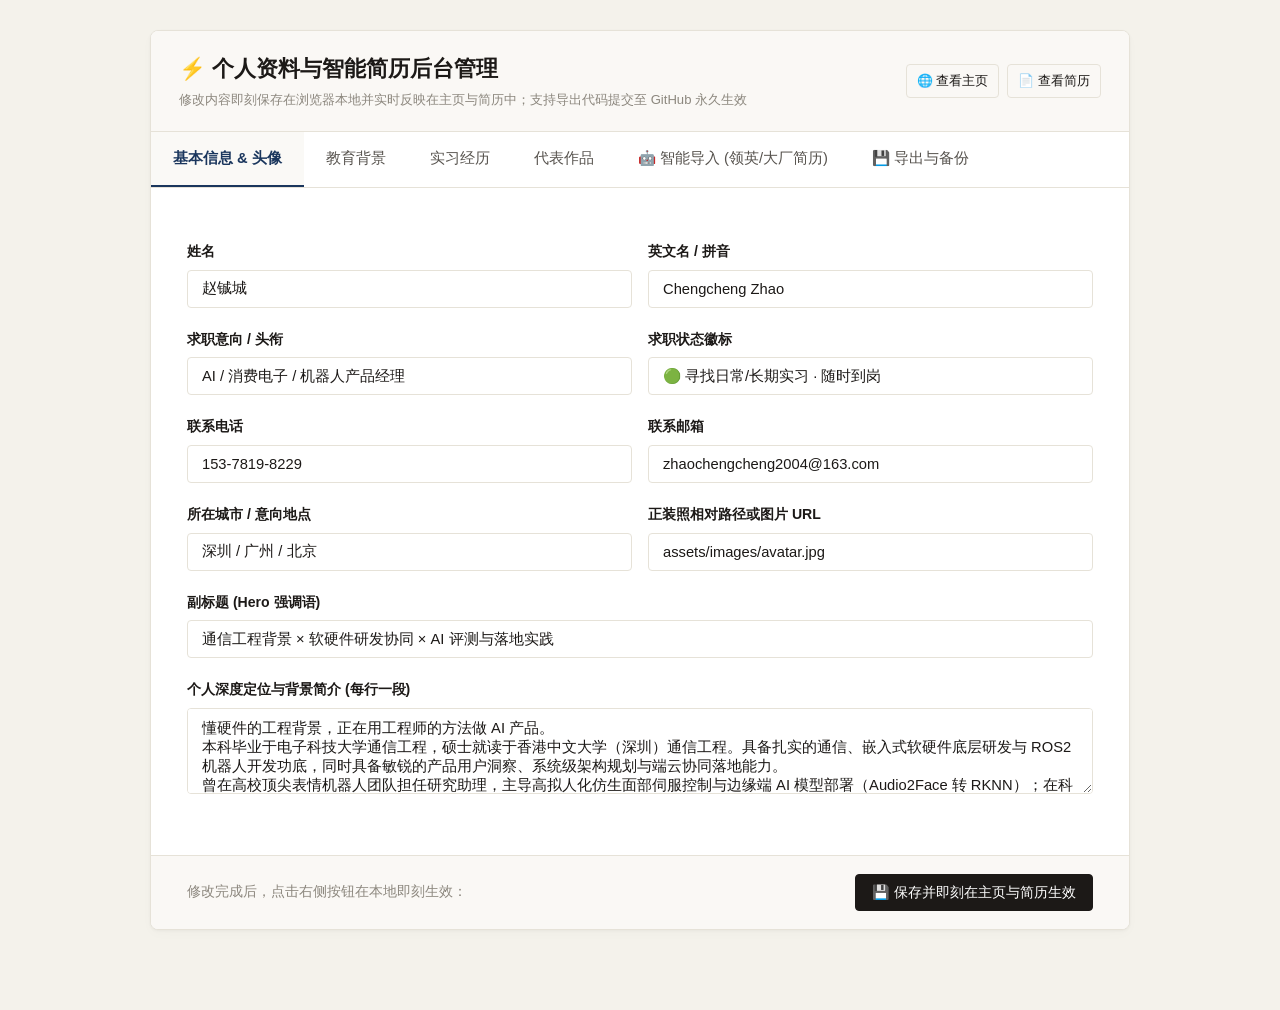
==== admin.html @ 4f0aff08 "feat: initial commit for personal portfolio and intelligent resume system" ====
<!DOCTYPE html>
<html lang="zh-CN">
<head>
  <meta charset="UTF-8">
  <meta name="viewport" content="width=device-width, initial-scale=1.0">
  <title>后台管理与简历智能导入中心 - 赵铖城</title>
  <link rel="stylesheet" href="css/style.css">
  
  <style>
    body {
      background-color: var(--bg-subtle);
      padding: 30px 0 80px;
    }

    .admin-container {
      max-width: 980px;
      margin: 0 auto;
      background: var(--bg-card);
      border: 1px solid var(--border-color);
      border-radius: var(--radius-md);
      box-shadow: var(--shadow-subtle);
      overflow: hidden;
    }

    .admin-topbar {
      padding: 20px 28px;
      border-bottom: 1px solid var(--border-color);
      display: flex;
      justify-content: space-between;
      align-items: center;
      background: #FAF8F5;
    }

    .admin-title {
      font-size: 1.35rem;
      font-weight: 700;
      color: var(--text-primary);
    }

    .admin-tabs {
      display: flex;
      border-bottom: 1px solid var(--border-color);
      background: #FFFFFF;
      overflow-x: auto;
    }

    .admin-tab {
      padding: 14px 22px;
      font-size: 0.92rem;
      font-weight: 500;
      color: var(--text-secondary);
      cursor: pointer;
      border-bottom: 2px solid transparent;
      white-space: nowrap;
      transition: all 0.15s ease;
    }

    .admin-tab:hover {
      color: var(--text-primary);
    }

    .admin-tab.active {
      color: var(--accent-color);
      border-bottom-color: var(--accent-color);
      font-weight: 600;
      background: #FAF9F6;
    }

    .admin-panel {
      padding: 32px 36px;
      display: none;
    }

    .admin-panel.active {
      display: block;
    }

    /* 表单控件 */
    .form-group {
      margin-bottom: 20px;
    }

    .form-label {
      display: block;
      font-size: 0.88rem;
      font-weight: 600;
      margin-bottom: 6px;
      color: var(--text-primary);
    }

    .form-hint {
      font-size: 0.78rem;
      color: var(--text-muted);
      margin-top: 4px;
    }

    .form-input, .form-textarea, .form-select {
      width: 100%;
      padding: 10px 14px;
      font-size: 0.92rem;
      border: 1px solid var(--border-color);
      border-radius: var(--radius-sm);
      background: #FFFFFF;
      color: var(--text-primary);
      transition: border-color 0.15s ease;
      font-family: inherit;
    }

    .form-input:focus, .form-textarea:focus {
      outline: none;
      border-color: var(--border-focus);
    }

    .form-row {
      display: grid;
      grid-template-columns: repeat(2, 1fr);
      gap: 16px;
    }

    /* 卡片条目列表 */
    .entry-card {
      background: #FAF9F6;
      border: 1px solid var(--border-color);
      border-radius: var(--radius-sm);
      padding: 18px 20px;
      margin-bottom: 16px;
      position: relative;
    }

    .entry-delete-btn {
      position: absolute;
      top: 14px;
      right: 14px;
      background: #FEE2E2;
      color: #991B1B;
      border: none;
      padding: 3px 8px;
      border-radius: var(--radius-sm);
      cursor: pointer;
      font-size: 0.75rem;
    }

    /* 浮动操作条 */
    .admin-action-bar {
      padding: 18px 36px;
      background: #FAF8F5;
      border-top: 1px solid var(--border-color);
      display: flex;
      justify-content: space-between;
      align-items: center;
    }

    .alert-banner {
      padding: 12px 18px;
      border-radius: var(--radius-sm);
      font-size: 0.88rem;
      margin-bottom: 20px;
      display: none;
    }
    .alert-banner.success {
      background: var(--success-bg);
      color: var(--success-color);
      display: block;
    }
  </style>
</head>
<body>

  <div class="admin-container">
    
    <!-- 顶栏 -->
    <div class="admin-topbar">
      <div>
        <div class="admin-title">⚡ 个人资料与智能简历后台管理</div>
        <div style="font-size: 0.82rem; color: var(--text-muted); margin-top: 2px;">
          修改内容即刻保存在浏览器本地并实时反映在主页与简历中；支持导出代码提交至 GitHub 永久生效
        </div>
      </div>
      <div style="display: flex; gap: 8px;">
        <a href="index.html" class="btn btn-outline btn-sm">🌐 查看主页</a>
        <a href="resume.html" class="btn btn-outline btn-sm">📄 查看简历</a>
      </div>
    </div>

    <!-- 标签导航 -->
    <div class="admin-tabs">
      <div class="admin-tab active" data-target="tab-profile">基本信息 & 头像</div>
      <div class="admin-tab" data-target="tab-education">教育背景</div>
      <div class="admin-tab" data-target="tab-experience">实习经历</div>
      <div class="admin-tab" data-target="tab-projects">代表作品</div>
      <div class="admin-tab" data-target="tab-import">🤖 智能导入 (领英/大厂简历)</div>
      <div class="admin-tab" data-target="tab-export">💾 导出与备份</div>
    </div>

    <!-- 提示栏 -->
    <div style="padding: 0 36px; margin-top: 20px;">
      <div id="status-alert" class="alert-banner"></div>
    </div>

    <!-- 面板 1: 基本资料 -->
    <div class="admin-panel active" id="tab-profile">
      <div class="form-row">
        <div class="form-group">
          <label class="form-label">姓名</label>
          <input type="text" id="prof-name" class="form-input">
        </div>
        <div class="form-group">
          <label class="form-label">英文名 / 拼音</label>
          <input type="text" id="prof-name-en" class="form-input">
        </div>
      </div>

      <div class="form-row">
        <div class="form-group">
          <label class="form-label">求职意向 / 头衔</label>
          <input type="text" id="prof-title" class="form-input">
        </div>
        <div class="form-group">
          <label class="form-label">求职状态徽标</label>
          <input type="text" id="prof-status" class="form-input">
        </div>
      </div>

      <div class="form-row">
        <div class="form-group">
          <label class="form-label">联系电话</label>
          <input type="text" id="prof-phone" class="form-input">
        </div>
        <div class="form-group">
          <label class="form-label">联系邮箱</label>
          <input type="text" id="prof-email" class="form-input">
        </div>
      </div>

      <div class="form-row">
        <div class="form-group">
          <label class="form-label">所在城市 / 意向地点</label>
          <input type="text" id="prof-location" class="form-input">
        </div>
        <div class="form-group">
          <label class="form-label">正装照相对路径或图片 URL</label>
          <input type="text" id="prof-avatar" class="form-input">
        </div>
      </div>

      <div class="form-group">
        <label class="form-label">副标题 (Hero 强调语)</label>
        <input type="text" id="prof-subtitle" class="form-input">
      </div>

      <div class="form-group">
        <label class="form-label">个人深度定位与背景简介 (每行一段)</label>
        <textarea id="prof-bio" class="form-textarea" rows="4"></textarea>
      </div>
    </div>

    <!-- 面板 2: 教育经历 -->
    <div class="admin-panel" id="tab-education">
      <div style="display: flex; justify-content: space-between; align-items: center; margin-bottom: 16px;">
        <span style="font-size: 0.95rem; font-weight: 600;">教育经历列表</span>
        <button id="add-edu-btn" class="btn btn-outline btn-sm">+ 新增教育经历</button>
      </div>
      <div id="edu-entries-list">
        <!-- 动态生成 -->
      </div>
    </div>

    <!-- 面板 3: 实习与工作经历 -->
    <div class="admin-panel" id="tab-experience">
      <div style="display: flex; justify-content: space-between; align-items: center; margin-bottom: 16px;">
        <span style="font-size: 0.95rem; font-weight: 600;">实习经历列表</span>
        <button id="add-exp-btn" class="btn btn-outline btn-sm">+ 新增实习经历</button>
      </div>
      <div id="exp-entries-list">
        <!-- 动态生成 -->
      </div>
    </div>

    <!-- 面板 4: 代表作品 -->
    <div class="admin-panel" id="tab-projects">
      <div style="display: flex; justify-content: space-between; align-items: center; margin-bottom: 16px;">
        <span style="font-size: 0.95rem; font-weight: 600;">项目与代表作品列表</span>
        <button id="add-proj-btn" class="btn btn-outline btn-sm">+ 新增作品</button>
      </div>
      <div id="proj-entries-list">
        <!-- 动态生成 -->
      </div>
    </div>

    <!-- 面板 5: 智能导入 (互通领英/大厂) -->
    <div class="admin-panel" id="tab-import">
      <div style="margin-bottom: 20px;">
        <h3 style="font-size: 1.15rem; margin-bottom: 6px;">🤖 领英 / 大厂招聘平台资料智能导入</h3>
        <p style="font-size: 0.88rem; color: var(--text-secondary);">
          直接将您在 <strong>LinkedIn (领英)</strong> 导出的简历文本、<strong>BOSS直聘/猎聘</strong>或腾讯、阿里等<strong>大厂校招系统</strong>中填写的纯文本简历粘贴在下方，点击“智能解析”，系统将自动抽取姓名、电话、邮箱、毕业院校与实习项目，填充至对应栏目！
        </p>
      </div>

      <div class="form-group">
        <label class="form-label">粘贴外部简历纯文本 / 导出的 JSON：</label>
        <textarea id="import-raw-text" class="form-textarea" rows="10" placeholder="例如：&#10;赵铖城&#10;电话：15378198229 邮箱：zhaochengcheng2004@163.com&#10;2026.09 - 2028.06 香港中文大学（深圳）通信工程 硕士&#10;2022.08 - 2026.06 电子科技大学 通信工程 本科&#10;2026.04 - 2026.09 香港中文大学（深圳）表情机器人团队 研究助理..."></textarea>
      </div>

      <div style="display: flex; gap: 12px;">
        <button id="smart-parse-btn" class="btn btn-primary">⚡ 开始智能解析并填充</button>
        <button id="clear-import-btn" class="btn btn-outline">清空输入</button>
      </div>

      <div id="import-result-box" style="margin-top: 20px; font-size: 0.88rem;"></div>
    </div>

    <!-- 面板 6: 导出与代码生成 -->
    <div class="admin-panel" id="tab-export">
      <h3 style="font-size: 1.15rem; margin-bottom: 8px;">💾 数据备份与发布至线上</h3>
      <p style="font-size: 0.88rem; color: var(--text-secondary); margin-bottom: 16px;">
        在本地修改保存后，您可直接下载 JSON 备份，或点击“复制 site-data.js 完整代码”，将其覆盖本地文件并 <code>git push</code>，即可让所有访客永久看到您的最新修改！
      </p>

      <div style="display: flex; gap: 12px; margin-bottom: 24px;">
        <button id="download-json-btn" class="btn btn-outline">📥 下载 site-data.json 备份</button>
        <button id="copy-js-btn" class="btn btn-primary">📋 复制 site-data.js 代码</button>
        <button id="reset-default-btn" class="btn btn-outline" style="color: #991B1B; border-color: #FCA5A5;">⚠️ 恢复初始数据</button>
      </div>

      <div class="form-group">
        <label class="form-label">当前生成的数据代码预览 (可直接全选覆盖 js/site-data.js)：</label>
        <textarea id="code-preview" class="form-textarea" rows="12" readonly style="font-family: var(--font-mono); font-size: 0.8rem; background: #FAF9F6;"></textarea>
      </div>
    </div>

    <!-- 底部保存条 -->
    <div class="admin-action-bar">
      <span style="font-size: 0.85rem; color: var(--text-muted);">
        修改完成后，点击右侧按钮在本地即刻生效：
      </span>
      <div style="display: flex; gap: 10px;">
        <button id="save-all-btn" class="btn btn-primary">💾 保存并即刻在主页与简历生效</button>
      </div>
    </div>

  </div>

  <script src="js/site-data.js"></script>
  <script src="js/data-manager.js"></script>
  <script src="js/admin.js"></script>
</body>
</html>
---- css/style.css ----
/* ==========================================================================
   极简浅色杂志/文档风核心样式 (Editorial Clean Style)
   视觉目标：温润纸感米白背景、高对比度排版、精致边框与细致微动效
   ========================================================================== */

:root {
  --bg-primary: #FAF9F6;       /* 柔和纸张背景色 */
  --bg-card: #FFFFFF;          /* 纯白卡片 */
  --bg-subtle: #F4F2EB;        /* 次级区域底色 */
  --border-color: #E6E2D8;     /* 极简细边框 */
  --border-focus: #1A1A1A;     /* 聚焦高亮边框 */
  
  --text-primary: #1C1917;     /* 主文字：深石墨灰，柔和不刺眼 */
  --text-secondary: #57534E;   /* 次级正文 */
  --text-muted: #8C877E;       /* 辅助提示、时间戳、标注 */
  
  --accent-color: #1A365D;     /* 经典牛津蓝强调色 */
  --accent-soft: #EBF2F9;      /* 强调色浅浅底色 */
  --success-color: #166534;    /* 在岗/求职状态绿 */
  --success-bg: #DCFCE7;
  
  --font-serif: "Newsreader", "Georgia", "Songti SC", "SimSun", serif;
  --font-sans: -apple-system, BlinkMacSystemFont, "Segoe UI", "PingFang SC", "Hiragino Sans GB", "Microsoft YaHei", sans-serif;
  --font-mono: "SF Mono", Menlo, Consolas, "JetBrains Mono", monospace;
  
  --max-width: 1080px;
  --header-height: 64px;
  --radius-sm: 4px;
  --radius-md: 8px;
  --radius-lg: 12px;
  --shadow-subtle: 0 1px 3px rgba(0, 0, 0, 0.04), 0 4px 12px rgba(0, 0, 0, 0.02);
  --shadow-hover: 0 6px 20px rgba(0, 0, 0, 0.06);
}

/* 基础重置 */
*, *::before, *::after {
  box-sizing: border-box;
  margin: 0;
  padding: 0;
}

html {
  scroll-behavior: smooth;
  font-size: 16px;
  background-color: var(--bg-primary);
  color: var(--text-primary);
}

body {
  font-family: var(--font-sans);
  line-height: 1.68;
  -webkit-font-smoothing: antialiased;
  -moz-osx-font-smoothing: grayscale;
  background-color: var(--bg-primary);
  color: var(--text-primary);
  overflow-x: hidden;
}

/* 排版基础 */
h1, h2, h3, h4 {
  color: var(--text-primary);
  font-weight: 600;
  line-height: 1.25;
}

.serif-heading {
  font-family: var(--font-serif);
  letter-spacing: -0.02em;
}

p {
  color: var(--text-secondary);
  font-size: 1rem;
}

a {
  color: var(--accent-color);
  text-decoration: none;
  transition: color 0.15s ease;
}

a:hover {
  text-decoration: underline;
}

/* 容器通用 */
.container {
  width: 100%;
  max-width: var(--max-width);
  margin: 0 auto;
  padding: 0 24px;
}

/* ==========================================================================
   Header 导航栏
   ========================================================================== */
.site-header {
  position: sticky;
  top: 0;
  z-index: 100;
  background-color: rgba(250, 249, 246, 0.88);
  backdrop-filter: blur(12px);
  -webkit-backdrop-filter: blur(12px);
  border-bottom: 1px solid var(--border-color);
  height: var(--header-height);
  display: flex;
  align-items: center;
}

.header-inner {
  display: flex;
  justify-content: space-between;
  align-items: center;
}

.brand-area {
  display: flex;
  align-items: center;
  gap: 12px;
}

.brand-name {
  font-size: 1.15rem;
  font-weight: 700;
  color: var(--text-primary);
  letter-spacing: -0.01em;
}

.brand-badge {
  font-size: 0.75rem;
  padding: 3px 8px;
  background-color: var(--success-bg);
  color: var(--success-color);
  border-radius: 999px;
  font-weight: 500;
  display: inline-flex;
  align-items: center;
  gap: 4px;
}

.nav-links {
  display: flex;
  align-items: center;
  gap: 20px;
  list-style: none;
}

.nav-link {
  font-size: 0.92rem;
  color: var(--text-secondary);
  font-weight: 500;
  transition: color 0.2s ease;
}

.nav-link:hover {
  color: var(--text-primary);
  text-decoration: none;
}

.header-actions {
  display: flex;
  align-items: center;
  gap: 10px;
}

/* 按钮通用 */
.btn {
  display: inline-flex;
  align-items: center;
  justify-content: center;
  gap: 6px;
  padding: 8px 16px;
  font-size: 0.88rem;
  font-weight: 500;
  border-radius: var(--radius-sm);
  border: 1px solid transparent;
  cursor: pointer;
  transition: all 0.2s cubic-bezier(0.16, 1, 0.3, 1);
  text-decoration: none;
}

.btn-primary {
  background-color: var(--text-primary);
  color: #FFFFFF !important;
  border-color: var(--text-primary);
}

.btn-primary:hover {
  background-color: #333;
  text-decoration: none;
  transform: translateY(-1px);
}

.btn-outline {
  background-color: transparent;
  color: var(--text-primary);
  border-color: var(--border-color);
}

.btn-outline:hover {
  background-color: var(--bg-card);
  border-color: var(--text-primary);
  text-decoration: none;
}

.btn-sm {
  padding: 5px 10px;
  font-size: 0.8rem;
}

/* ==========================================================================
   Hero 首屏区域（杂志大版面）
   ========================================================================== */
.hero-section {
  padding: 56px 0 40px;
  border-bottom: 1px solid var(--border-color);
}

.hero-grid {
  display: grid;
  grid-template-columns: 1fr 280px;
  gap: 48px;
  align-items: start;
}

.hero-content {
  display: flex;
  flex-direction: column;
  gap: 16px;
}

.hero-tag {
  font-size: 0.85rem;
  text-transform: uppercase;
  letter-spacing: 0.08em;
  color: var(--accent-color);
  font-weight: 600;
}

.hero-title {
  font-size: 2.6rem;
  line-height: 1.18;
  color: var(--text-primary);
}

.hero-subtitle {
  font-size: 1.25rem;
  color: var(--text-secondary);
  font-weight: 400;
  border-left: 3px solid var(--accent-color);
  padding-left: 14px;
  margin: 6px 0 12px;
}

.hero-bio {
  display: flex;
  flex-direction: column;
  gap: 10px;
  font-size: 0.98rem;
  color: var(--text-secondary);
}

.hero-meta {
  display: flex;
  flex-wrap: wrap;
  gap: 18px;
  padding-top: 12px;
  font-size: 0.88rem;
  color: var(--text-secondary);
}

.meta-item {
  display: inline-flex;
  align-items: center;
  gap: 6px;
}

.hero-avatar-wrapper {
  position: relative;
  background: var(--bg-card);
  padding: 8px;
  border: 1px solid var(--border-color);
  border-radius: var(--radius-md);
  box-shadow: var(--shadow-subtle);
}

.hero-avatar {
  width: 100%;
  aspect-ratio: 3 / 4;
  object-fit: cover;
  border-radius: var(--radius-sm);
  display: block;
}

.avatar-caption {
  margin-top: 8px;
  font-size: 0.78rem;
  color: var(--text-muted);
  text-align: center;
  font-style: italic;
}

/* 核心指标微数据条 */
.highlights-bar {
  display: grid;
  grid-template-columns: repeat(4, 1fr);
  gap: 16px;
  margin-top: 36px;
  padding: 18px 24px;
  background: var(--bg-card);
  border: 1px solid var(--border-color);
  border-radius: var(--radius-md);
  box-shadow: var(--shadow-subtle);
}

.highlight-item {
  display: flex;
  flex-direction: column;
  gap: 4px;
}

.highlight-label {
  font-size: 0.78rem;
  color: var(--text-muted);
  text-transform: uppercase;
  letter-spacing: 0.05em;
}

.highlight-value {
  font-size: 1.05rem;
  font-weight: 600;
  color: var(--text-primary);
}

/* ==========================================================================
   Section 结构规范
   ========================================================================== */
.section {
  padding: 64px 0;
  border-bottom: 1px solid var(--border-color);
}

.section-header {
  margin-bottom: 36px;
  display: flex;
  justify-content: space-between;
  align-items: flex-end;
}

.section-num {
  font-family: var(--font-mono);
  font-size: 0.8rem;
  color: var(--text-muted);
  margin-bottom: 4px;
}

.section-title {
  font-size: 1.85rem;
  letter-spacing: -0.01em;
}

.section-desc {
  font-size: 0.95rem;
  color: var(--text-muted);
  margin-top: 4px;
}

/* ==========================================================================
   经历模块 (Experience & Education)
   ========================================================================== */
.timeline-list {
  display: flex;
  flex-direction: column;
  gap: 28px;
}

.timeline-card {
  background: var(--bg-card);
  border: 1px solid var(--border-color);
  border-radius: var(--radius-md);
  padding: 24px 28px;
  transition: all 0.2s ease;
  box-shadow: var(--shadow-subtle);
}

.timeline-card:hover {
  border-color: #C8C3B8;
  box-shadow: var(--shadow-hover);
}

.card-header-row {
  display: flex;
  justify-content: space-between;
  align-items: flex-start;
  margin-bottom: 12px;
}

.role-title {
  font-size: 1.25rem;
  font-weight: 600;
  color: var(--text-primary);
}

.company-name {
  font-size: 1rem;
  font-weight: 500;
  color: var(--accent-color);
  margin-top: 2px;
}

.period-badge {
  font-family: var(--font-mono);
  font-size: 0.82rem;
  color: var(--text-muted);
  background: var(--bg-subtle);
  padding: 4px 10px;
  border-radius: var(--radius-sm);
  white-space: nowrap;
}

.tag-badge {
  font-size: 0.78rem;
  padding: 2px 8px;
  background-color: var(--accent-soft);
  color: var(--accent-color);
  border-radius: var(--radius-sm);
  display: inline-block;
  margin-bottom: 12px;
}

.card-summary {
  font-size: 0.95rem;
  color: var(--text-secondary);
  margin-bottom: 14px;
  line-height: 1.6;
}

.bullet-points {
  list-style: none;
  display: flex;
  flex-direction: column;
  gap: 8px;
}

.bullet-points li {
  position: relative;
  padding-left: 18px;
  font-size: 0.92rem;
  color: var(--text-secondary);
  line-height: 1.62;
}

.bullet-points li::before {
  content: "•";
  position: absolute;
  left: 4px;
  color: var(--accent-color);
  font-size: 1.1rem;
  top: -1px;
}

/* ==========================================================================
   作品集模块 (Projects & Portfolio)
   ========================================================================== */
.filter-tabs {
  display: flex;
  gap: 8px;
  margin-bottom: 24px;
}

.tab-btn {
  background: transparent;
  border: 1px solid var(--border-color);
  padding: 6px 14px;
  font-size: 0.85rem;
  border-radius: var(--radius-sm);
  cursor: pointer;
  color: var(--text-secondary);
  transition: all 0.15s ease;
}

.tab-btn:hover {
  background: var(--bg-card);
  color: var(--text-primary);
}

.tab-btn.active {
  background: var(--text-primary);
  border-color: var(--text-primary);
  color: #FFFFFF;
}

.project-grid {
  display: grid;
  grid-template-columns: repeat(auto-fit, minmax(320px, 1fr));
  gap: 24px;
}

.project-card {
  background: var(--bg-card);
  border: 1px solid var(--border-color);
  border-radius: var(--radius-md);
  padding: 24px;
  display: flex;
  flex-direction: column;
  justify-content: space-between;
  cursor: pointer;
  transition: all 0.2s cubic-bezier(0.16, 1, 0.3, 1);
  box-shadow: var(--shadow-subtle);
}

.project-card:hover {
  transform: translateY(-2px);
  border-color: var(--text-primary);
  box-shadow: var(--shadow-hover);
}

.project-card-header {
  margin-bottom: 12px;
}

.project-title {
  font-size: 1.2rem;
  font-weight: 600;
  margin-bottom: 4px;
}

.project-subtitle {
  font-size: 0.88rem;
  color: var(--text-muted);
  margin-bottom: 12px;
  line-height: 1.45;
}

.project-body {
  font-size: 0.9rem;
  color: var(--text-secondary);
  margin-bottom: 16px;
  line-height: 1.6;
}

.project-tags {
  display: flex;
  flex-wrap: wrap;
  gap: 6px;
  margin-bottom: 14px;
}

.project-tag {
  font-family: var(--font-mono);
  font-size: 0.72rem;
  background: var(--bg-subtle);
  color: var(--text-secondary);
  padding: 2px 7px;
  border-radius: var(--radius-sm);
}

.project-footer {
  display: flex;
  justify-content: space-between;
  align-items: center;
  border-top: 1px solid var(--border-color);
  padding-top: 12px;
  font-size: 0.82rem;
}

.detail-link {
  font-weight: 600;
  color: var(--accent-color);
  display: inline-flex;
  align-items: center;
  gap: 4px;
}

/* ==========================================================================
   技能能力模块
   ========================================================================== */
.skills-grid {
  display: grid;
  grid-template-columns: repeat(2, 1fr);
  gap: 24px;
}

.skill-category-card {
  background: var(--bg-card);
  border: 1px solid var(--border-color);
  border-radius: var(--radius-md);
  padding: 22px;
  box-shadow: var(--shadow-subtle);
}

.skill-cat-title {
  font-size: 1.05rem;
  font-weight: 600;
  margin-bottom: 16px;
  border-bottom: 1px dashed var(--border-color);
  padding-bottom: 8px;
  color: var(--accent-color);
}

.skill-list {
  display: flex;
  flex-direction: column;
  gap: 10px;
}

.skill-row {
  display: flex;
  justify-content: space-between;
  align-items: center;
  font-size: 0.9rem;
}

.skill-name {
  color: var(--text-secondary);
}

.skill-level-badge {
  font-size: 0.75rem;
  background: var(--bg-subtle);
  color: var(--text-muted);
  padding: 2px 6px;
  border-radius: var(--radius-sm);
}

/* ==========================================================================
   模态框 (Modal / Detail Dialog)
   ========================================================================== */
.modal-overlay {
  position: fixed;
  top: 0;
  left: 0;
  width: 100vw;
  height: 100vh;
  background: rgba(28, 25, 23, 0.45);
  backdrop-filter: blur(4px);
  z-index: 999;
  display: none;
  align-items: center;
  justify-content: center;
  padding: 20px;
}

.modal-overlay.active {
  display: flex;
}

.modal-container {
  background: var(--bg-card);
  width: 100%;
  max-width: 680px;
  max-height: 85vh;
  overflow-y: auto;
  border-radius: var(--radius-lg);
  border: 1px solid var(--border-color);
  box-shadow: 0 20px 40px rgba(0, 0, 0, 0.15);
  padding: 32px;
  position: relative;
}

.modal-close-btn {
  position: absolute;
  top: 20px;
  right: 20px;
  background: transparent;
  border: none;
  font-size: 1.4rem;
  cursor: pointer;
  color: var(--text-muted);
  line-height: 1;
}

.modal-close-btn:hover {
  color: var(--text-primary);
}

/* ==========================================================================
   页脚 (Footer)
   ========================================================================== */
.site-footer {
  padding: 48px 0;
  text-align: center;
  font-size: 0.88rem;
  color: var(--text-muted);
  border-top: 1px solid var(--border-color);
  background: var(--bg-subtle);
}

.footer-links {
  display: flex;
  justify-content: center;
  gap: 20px;
  margin-bottom: 16px;
}

/* 响应式调整 */
@media (max-width: 768px) {
  .hero-grid {
    grid-template-columns: 1fr;
    gap: 32px;
  }
  
  .hero-avatar-wrapper {
    max-width: 220px;
    margin: 0 auto;
  }

  .highlights-bar {
    grid-template-columns: repeat(2, 1fr);
  }

  .skills-grid {
    grid-template-columns: 1fr;
  }

  .nav-links {
    display: none; /* 移动端精简头部 */
  }
  
  .hero-title {
    font-size: 2.1rem;
  }
}
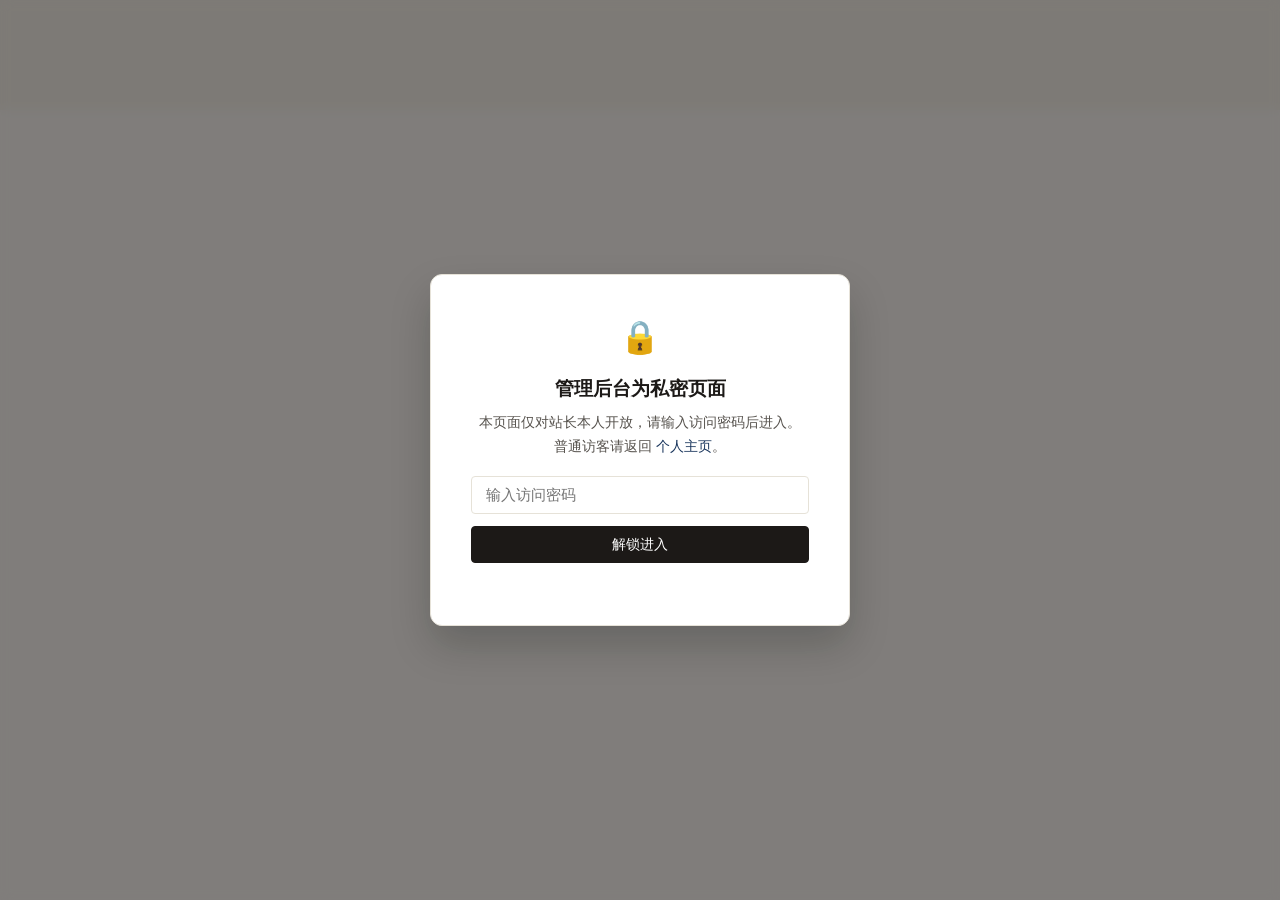
==== commit 07ed5fd5: "feat: password-gated private admin panel, remove public admin entries, storage v2 with logo field me" ====
--- a/admin.html
+++ b/admin.html
@@ -166,6 +166,21 @@
 </head>
 <body>
 
+  <!-- 访问密码门：后台仅对站主本人开放 -->
+  <div id="admin-lock-screen" style="display:none; position:fixed; inset:0; background:rgba(28,25,23,0.55); backdrop-filter:blur(6px); z-index:1000; align-items:center; justify-content:center;">
+    <div style="background:#FFFFFF; border:1px solid var(--border-color); border-radius:12px; padding:36px 40px; max-width:420px; width:calc(100% - 40px); box-shadow:0 20px 40px rgba(0,0,0,0.2); text-align:center;">
+      <div style="font-size:2rem; margin-bottom:8px;">🔒</div>
+      <div style="font-size:1.2rem; font-weight:700; margin-bottom:6px;">管理后台为私密页面</div>
+      <p style="font-size:0.88rem; color:var(--text-secondary); margin-bottom:18px;">
+        本页面仅对站长本人开放，请输入访问密码后进入。<br>
+        普通访客请返回 <a href="index.html">个人主页</a>。
+      </p>
+      <input type="password" id="admin-pass-input" class="form-input" placeholder="输入访问密码" autocomplete="current-password">
+      <button id="admin-unlock-btn" class="btn btn-primary" style="width:100%; margin-top:12px;">解锁进入</button>
+      <div id="admin-lock-msg" style="margin-top:10px; font-size:0.82rem; color:#DC2626; min-height:1.2em;"></div>
+    </div>
+  </div>
+
   <div class="admin-container">
     
     <!-- 顶栏 -->
@@ -177,6 +192,7 @@
         </div>
       </div>
       <div style="display: flex; gap: 8px;">
+        <button id="lock-admin-btn" class="btn btn-outline btn-sm" title="退出解锁状态">🔒 锁定后台</button>
         <a href="index.html" class="btn btn-outline btn-sm">🌐 查看主页</a>
         <a href="resume.html" class="btn btn-outline btn-sm">📄 查看简历</a>
       </div>
@@ -322,6 +338,16 @@
         <button id="reset-default-btn" class="btn btn-outline" style="color: #991B1B; border-color: #FCA5A5;">⚠️ 恢复初始数据</button>
       </div>
 
+      <div class="form-group" style="background: #FAF9F6; border: 1px dashed var(--border-color); border-radius: var(--radius-sm); padding: 16px;">
+        <label class="form-label">🔑 修改后台访问密码</label>
+        <div style="display: flex; gap: 10px;">
+          <input type="text" id="new-pass-input" class="form-input" placeholder="输入新密码">
+          <button id="gen-hash-btn" class="btn btn-outline btn-sm" style="white-space: nowrap;">生成新密码配置行</button>
+        </div>
+        <textarea id="hash-output" class="form-textarea" rows="2" readonly style="font-family: var(--font-mono); font-size: 0.8rem; margin-top: 10px;" placeholder="生成的配置行将显示在这里"></textarea>
+        <div class="form-hint">将生成的内容替换 js/admin-auth.js 中 codeHash 的值，提交推送后新密码即刻生效（密码明文永不进入代码）。</div>
+      </div>
+
       <div class="form-group">
         <label class="form-label">当前生成的数据代码预览 (可直接全选覆盖 js/site-data.js)：</label>
         <textarea id="code-preview" class="form-textarea" rows="12" readonly style="font-family: var(--font-mono); font-size: 0.8rem; background: #FAF9F6;"></textarea>
@@ -342,6 +368,7 @@
 
   <script src="js/site-data.js"></script>
   <script src="js/data-manager.js"></script>
+  <script src="js/admin-auth.js"></script>
   <script src="js/admin.js"></script>
 </body>
 </html>
--- a/css/style.css
+++ b/css/style.css
@@ -401,6 +401,17 @@
   color: var(--text-primary);
 }
 
+.edu-logo-badge {
+  width: 48px;
+  height: 48px;
+  object-fit: contain;
+  background: #FFFFFF;
+  padding: 2px;
+  border-radius: var(--radius-sm);
+  border: 1px solid var(--border-color);
+  box-shadow: 0 1px 3px rgba(0, 0, 0, 0.04);
+}
+
 .company-name {
   font-size: 1rem;
   font-weight: 500;
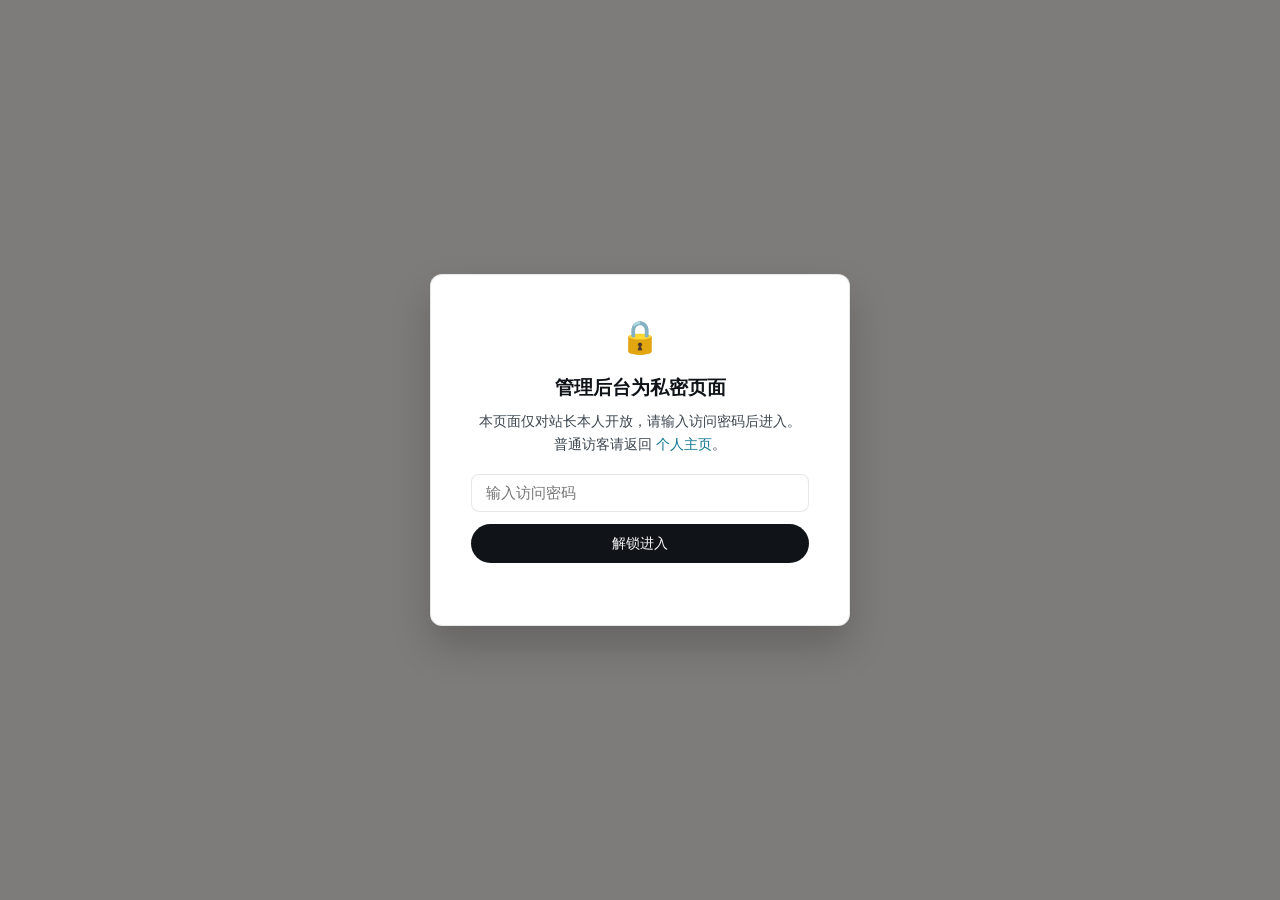
==== commit 6bb1bffb: "feat: full responsive adaptation for mobile (breakpoints 1024/860/480, safe-area bottom nav, resume " ====
--- a/admin.html
+++ b/admin.html
@@ -2,7 +2,9 @@
 <html lang="zh-CN">
 <head>
   <meta charset="UTF-8">
-  <meta name="viewport" content="width=device-width, initial-scale=1.0">
+  <meta name="viewport" content="width=device-width, initial-scale=1.0, viewport-fit=cover">
+  <meta name="theme-color" content="#F7F8F9" media="(prefers-color-scheme: light)">
+  <meta name="theme-color" content="#0E1113" media="(prefers-color-scheme: dark)">
   <title>后台管理与简历智能导入中心 - 赵铖城</title>
   <link rel="stylesheet" href="css/style.css">
   
@@ -161,6 +163,20 @@
       background: var(--success-bg);
       color: var(--success-color);
       display: block;
+    }
+
+    /* 移动端适配 */
+    @media (max-width: 768px) {
+      body { padding: 0 0 40px; }
+      .admin-container { border-radius: 0; }
+      .admin-topbar { flex-direction: column; align-items: flex-start; gap: 12px; padding: 16px 18px; }
+      .admin-panel { padding: 20px 16px; }
+      .alert-wrap { padding: 0 16px !important; }
+      .form-row { grid-template-columns: 1fr; gap: 0; }
+      .admin-action-bar { flex-direction: column; gap: 12px; padding: 14px 16px; }
+      .admin-action-bar .btn { width: 100%; }
+      .entry-card { padding: 14px; }
+      .entry-delete-btn { top: 10px; right: 10px; }
     }
   </style>
 </head>
@@ -209,7 +225,7 @@
     </div>
 
     <!-- 提示栏 -->
-    <div style="padding: 0 36px; margin-top: 20px;">
+    <div class="alert-wrap" style="padding: 0 36px; margin-top: 20px;">
       <div id="status-alert" class="alert-banner"></div>
     </div>
 
--- a/css/style.css
+++ b/css/style.css
@@ -1,734 +1,529 @@
 /* ==========================================================================
-   极简浅色杂志/文档风核心样式 (Editorial Clean Style)
-   视觉目标：温润纸感米白背景、高对比度排版、精致边框与细致微动效
+   设计语言参考: umutxyp/Personal-Website (once-ui system)
+   Geist 字体 · 青色品牌 + 红色强调 · 圆角半透明表面 · 点阵背景 · 深浅双主题
    ========================================================================== */
 
 :root {
-  --bg-primary: #FAF9F6;       /* 柔和纸张背景色 */
-  --bg-card: #FFFFFF;          /* 纯白卡片 */
-  --bg-subtle: #F4F2EB;        /* 次级区域底色 */
-  --border-color: #E6E2D8;     /* 极简细边框 */
-  --border-focus: #1A1A1A;     /* 聚焦高亮边框 */
-  
-  --text-primary: #1C1917;     /* 主文字：深石墨灰，柔和不刺眼 */
-  --text-secondary: #57534E;   /* 次级正文 */
-  --text-muted: #8C877E;       /* 辅助提示、时间戳、标注 */
-  
-  --accent-color: #1A365D;     /* 经典牛津蓝强调色 */
-  --accent-soft: #EBF2F9;      /* 强调色浅浅底色 */
-  --success-color: #166534;    /* 在岗/求职状态绿 */
-  --success-bg: #DCFCE7;
-  
-  --font-serif: "Newsreader", "Georgia", "Songti SC", "SimSun", serif;
-  --font-sans: -apple-system, BlinkMacSystemFont, "Segoe UI", "PingFang SC", "Hiragino Sans GB", "Microsoft YaHei", sans-serif;
-  --font-mono: "SF Mono", Menlo, Consolas, "JetBrains Mono", monospace;
-  
-  --max-width: 1080px;
+  /* —— once-ui 风格令牌（浅色） —— */
+  --page-background: #F7F8F9;
+  --surface: rgba(255, 255, 255, 0.72);
+  --surface-strong: #FFFFFF;
+  --on-bg-strong: #101418;
+  --on-bg-medium: #3C4650;
+  --on-bg-weak: #66717C;
+  --border: rgba(16, 20, 24, 0.10);
+  --border-strong: rgba(16, 20, 24, 0.18);
+  --brand: #0891B2;              /* cyan */
+  --brand-weak: rgba(8, 145, 178, 0.10);
+  --brand-strong: #0E7490;
+  --accent: #E11D48;             /* red */
+  --accent-weak: rgba(225, 29, 72, 0.10);
+  --dot: rgba(8, 145, 178, 0.16);
+  --success: #15803D;
+  --success-weak: rgba(21, 128, 61, 0.12);
+
+  --radius-s: 8px;
+  --radius-m: 14px;              /* playful */
+  --radius-l: 20px;
+  --radius-pill: 999px;
+
+  --shadow-s: 0 1px 2px rgba(16, 20, 24, 0.05), 0 8px 24px rgba(16, 20, 24, 0.05);
+  --shadow-m: 0 2px 6px rgba(16, 20, 24, 0.07), 0 16px 40px rgba(16, 20, 24, 0.09);
+
+  --font-sans: "Geist", -apple-system, BlinkMacSystemFont, "Segoe UI", "PingFang SC", "Hiragino Sans GB", "Microsoft YaHei", sans-serif;
+  --font-mono: "Geist Mono", "SF Mono", Menlo, Consolas, monospace;
+  --font-serif: "Geist", Georgia, "Songti SC", serif;
+
+  /* —— 旧页面（admin / resume）兼容别名 —— */
+  --bg-primary: var(--page-background);
+  --bg-card: var(--surface-strong);
+  --bg-subtle: rgba(16, 20, 24, 0.04);
+  --border-color: var(--border);
+  --border-focus: var(--on-bg-strong);
+  --text-primary: var(--on-bg-strong);
+  --text-secondary: var(--on-bg-medium);
+  --text-muted: var(--on-bg-weak);
+  --accent-color: var(--brand-strong);
+  --accent-soft: var(--brand-weak);
+  --success-color: var(--success);
+  --success-bg: var(--success-weak);
+  --radius-sm: var(--radius-s);
+  --radius-md: var(--radius-m);
+  --radius-lg: var(--radius-l);
+  --shadow-subtle: var(--shadow-s);
+  --shadow-hover: var(--shadow-m);
+  --max-width: 1024px;
   --header-height: 64px;
-  --radius-sm: 4px;
-  --radius-md: 8px;
-  --radius-lg: 12px;
-  --shadow-subtle: 0 1px 3px rgba(0, 0, 0, 0.04), 0 4px 12px rgba(0, 0, 0, 0.02);
-  --shadow-hover: 0 6px 20px rgba(0, 0, 0, 0.06);
+}
+
+[data-theme="dark"] {
+  --page-background: #0E1113;
+  --surface: rgba(255, 255, 255, 0.05);
+  --surface-strong: #16191C;
+  --on-bg-strong: #ECEFF1;
+  --on-bg-medium: #B4BEC6;
+  --on-bg-weak: #87929B;
+  --border: rgba(255, 255, 255, 0.10);
+  --border-strong: rgba(255, 255, 255, 0.20);
+  --brand: #22D3EE;
+  --brand-weak: rgba(34, 211, 238, 0.12);
+  --brand-strong: #67E8F9;
+  --accent: #FB7185;
+  --accent-weak: rgba(251, 113, 133, 0.14);
+  --dot: rgba(34, 211, 238, 0.10);
+  --success: #4ADE80;
+  --success-weak: rgba(74, 222, 128, 0.14);
+  --shadow-s: 0 1px 2px rgba(0, 0, 0, 0.4), 0 8px 24px rgba(0, 0, 0, 0.35);
+  --shadow-m: 0 2px 6px rgba(0, 0, 0, 0.5), 0 16px 40px rgba(0, 0, 0, 0.45);
 }
 
 /* 基础重置 */
-*, *::before, *::after {
-  box-sizing: border-box;
-  margin: 0;
-  padding: 0;
-}
-
-html {
-  scroll-behavior: smooth;
-  font-size: 16px;
-  background-color: var(--bg-primary);
-  color: var(--text-primary);
-}
+*, *::before, *::after { box-sizing: border-box; margin: 0; padding: 0; }
+
+html { scroll-behavior: smooth; }
 
 body {
   font-family: var(--font-sans);
-  line-height: 1.68;
+  background: var(--page-background);
+  color: var(--on-bg-strong);
+  line-height: 1.65;
   -webkit-font-smoothing: antialiased;
-  -moz-osx-font-smoothing: grayscale;
-  background-color: var(--bg-primary);
-  color: var(--text-primary);
-  overflow-x: hidden;
-}
-
-/* 排版基础 */
-h1, h2, h3, h4 {
-  color: var(--text-primary);
-  font-weight: 600;
-  line-height: 1.25;
-}
-
-.serif-heading {
-  font-family: var(--font-serif);
-  letter-spacing: -0.02em;
-}
-
-p {
-  color: var(--text-secondary);
-  font-size: 1rem;
-}
-
-a {
-  color: var(--accent-color);
-  text-decoration: none;
-  transition: color 0.15s ease;
-}
-
-a:hover {
-  text-decoration: underline;
-}
-
-/* 容器通用 */
-.container {
-  width: 100%;
-  max-width: var(--max-width);
-  margin: 0 auto;
-  padding: 0 24px;
-}
-
-/* ==========================================================================
-   Header 导航栏
+  min-height: 100vh;
+  transition: background 0.3s ease, color 0.3s ease;
+}
+
+/* 点阵背景（once-ui dots effect） */
+body::before {
+  content: "";
+  position: fixed;
+  inset: 0;
+  background-image: radial-gradient(var(--dot) 1px, transparent 1px);
+  background-size: 24px 24px;
+  pointer-events: none;
+  z-index: 0;
+  mask-image: linear-gradient(rgba(0,0,0,0.9), rgba(0,0,0,0.35) 60%, transparent);
+  -webkit-mask-image: linear-gradient(rgba(0,0,0,0.9), rgba(0,0,0,0.35) 60%, transparent);
+}
+
+main, .site-header, .site-footer { position: relative; z-index: 1; }
+
+a { color: var(--brand-strong); text-decoration: none; }
+a:hover { text-decoration: underline; }
+
+.container { width: 100%; max-width: var(--max-width); margin: 0 auto; padding: 0 24px; }
+
+/* ==========================================================================
+   Header：半透明毛玻璃浮动导航（移动端变为底部悬浮胶囊）
    ========================================================================== */
 .site-header {
   position: sticky;
   top: 0;
   z-index: 100;
-  background-color: rgba(250, 249, 246, 0.88);
-  backdrop-filter: blur(12px);
-  -webkit-backdrop-filter: blur(12px);
-  border-bottom: 1px solid var(--border-color);
+  backdrop-filter: blur(14px);
+  -webkit-backdrop-filter: blur(14px);
+  background: var(--surface);
+  border-bottom: 1px solid var(--border);
+}
+
+.header-inner {
   height: var(--header-height);
   display: flex;
   align-items: center;
-}
-
-.header-inner {
-  display: flex;
   justify-content: space-between;
-  align-items: center;
-}
-
-.brand-area {
-  display: flex;
-  align-items: center;
-  gap: 12px;
-}
-
-.brand-name {
-  font-size: 1.15rem;
-  font-weight: 700;
-  color: var(--text-primary);
-  letter-spacing: -0.01em;
-}
-
-.brand-badge {
-  font-size: 0.75rem;
-  padding: 3px 8px;
-  background-color: var(--success-bg);
-  color: var(--success-color);
-  border-radius: 999px;
-  font-weight: 500;
-  display: inline-flex;
-  align-items: center;
-  gap: 4px;
-}
-
-.nav-links {
-  display: flex;
-  align-items: center;
-  gap: 20px;
-  list-style: none;
-}
+  gap: 16px;
+}
+
+.brand-area { display: flex; align-items: center; gap: 10px; min-width: 0; }
+
+.brand-avatar {
+  width: 30px; height: 30px; border-radius: 50%;
+  object-fit: cover; border: 1px solid var(--border);
+}
+
+.brand-name { font-weight: 600; font-size: 1rem; letter-spacing: -0.01em; white-space: nowrap; }
+
+.nav-links { display: flex; gap: 4px; list-style: none; }
 
 .nav-link {
-  font-size: 0.92rem;
-  color: var(--text-secondary);
-  font-weight: 500;
-  transition: color 0.2s ease;
-}
-
-.nav-link:hover {
-  color: var(--text-primary);
-  text-decoration: none;
-}
-
-.header-actions {
-  display: flex;
-  align-items: center;
-  gap: 10px;
-}
-
-/* 按钮通用 */
+  font-size: 0.88rem; color: var(--on-bg-medium); font-weight: 500;
+  padding: 6px 12px; border-radius: var(--radius-pill);
+  transition: all 0.15s ease;
+}
+.nav-link:hover { color: var(--on-bg-strong); background: var(--brand-weak); text-decoration: none; }
+
+.header-actions { display: flex; align-items: center; gap: 8px; }
+
+.icon-btn {
+  width: 36px; height: 36px; border-radius: 50%;
+  border: 1px solid var(--border); background: var(--surface);
+  color: var(--on-bg-medium); cursor: pointer; font-size: 1rem;
+  display: inline-flex; align-items: center; justify-content: center;
+  transition: all 0.15s ease;
+}
+.icon-btn:hover { color: var(--on-bg-strong); border-color: var(--border-strong); }
+
+/* 移动端底部悬浮导航胶囊 */
+.mobile-nav {
+  display: none;
+  position: fixed;
+  bottom: calc(20px + env(safe-area-inset-bottom, 0px));
+  left: 50%; transform: translateX(-50%);
+  z-index: 200;
+  background: var(--surface);
+  backdrop-filter: blur(16px);
+  -webkit-backdrop-filter: blur(16px);
+  border: 1px solid var(--border);
+  border-radius: var(--radius-pill);
+  padding: 6px 10px;
+  gap: 2px;
+  box-shadow: var(--shadow-m);
+}
+.mobile-nav a {
+  color: var(--on-bg-medium); font-size: 0.82rem; font-weight: 500;
+  padding: 6px 10px; border-radius: var(--radius-pill); white-space: nowrap;
+}
+.mobile-nav a:hover { color: var(--on-bg-strong); background: var(--brand-weak); text-decoration: none; }
+
+/* ==========================================================================
+   按钮
+   ========================================================================== */
 .btn {
-  display: inline-flex;
-  align-items: center;
-  justify-content: center;
-  gap: 6px;
-  padding: 8px 16px;
-  font-size: 0.88rem;
-  font-weight: 500;
-  border-radius: var(--radius-sm);
-  border: 1px solid transparent;
-  cursor: pointer;
-  transition: all 0.2s cubic-bezier(0.16, 1, 0.3, 1);
-  text-decoration: none;
-}
-
-.btn-primary {
-  background-color: var(--text-primary);
-  color: #FFFFFF !important;
-  border-color: var(--text-primary);
-}
-
-.btn-primary:hover {
-  background-color: #333;
-  text-decoration: none;
-  transform: translateY(-1px);
-}
-
-.btn-outline {
-  background-color: transparent;
-  color: var(--text-primary);
-  border-color: var(--border-color);
-}
-
-.btn-outline:hover {
-  background-color: var(--bg-card);
-  border-color: var(--text-primary);
-  text-decoration: none;
-}
-
-.btn-sm {
-  padding: 5px 10px;
-  font-size: 0.8rem;
-}
-
-/* ==========================================================================
-   Hero 首屏区域（杂志大版面）
-   ========================================================================== */
-.hero-section {
-  padding: 56px 0 40px;
-  border-bottom: 1px solid var(--border-color);
-}
+  display: inline-flex; align-items: center; justify-content: center; gap: 8px;
+  padding: 9px 18px; font-size: 0.9rem; font-weight: 500;
+  border-radius: var(--radius-pill); border: 1px solid transparent;
+  cursor: pointer; transition: all 0.18s cubic-bezier(0.16, 1, 0.3, 1);
+  text-decoration: none; font-family: inherit;
+}
+.btn:hover { text-decoration: none; transform: translateY(-1px); }
+
+.btn-primary { background: var(--on-bg-strong); color: var(--page-background) !important; }
+.btn-secondary { background: var(--surface-strong); color: var(--on-bg-strong) !important; border-color: var(--border); box-shadow: var(--shadow-s); }
+.btn-outline { background: transparent; color: var(--on-bg-strong); border-color: var(--border); }
+.btn-sm { padding: 6px 12px; font-size: 0.82rem; }
+
+.btn-avatar {
+  width: 22px; height: 22px; border-radius: 50%; object-fit: cover; margin-left: -6px;
+}
+
+/* ==========================================================================
+   Hero：居中排版（badge → display 标题 → subline → CTA）
+   ========================================================================== */
+.hero-section { padding: 72px 0 40px; }
 
 .hero-grid {
   display: grid;
-  grid-template-columns: 1fr 280px;
-  gap: 48px;
-  align-items: start;
-}
-
-.hero-content {
-  display: flex;
-  flex-direction: column;
-  gap: 16px;
-}
-
-.hero-tag {
-  font-size: 0.85rem;
-  text-transform: uppercase;
-  letter-spacing: 0.08em;
-  color: var(--accent-color);
-  font-weight: 600;
-}
-
-.hero-title {
-  font-size: 2.6rem;
-  line-height: 1.18;
-  color: var(--text-primary);
-}
-
-.hero-subtitle {
-  font-size: 1.25rem;
-  color: var(--text-secondary);
-  font-weight: 400;
-  border-left: 3px solid var(--accent-color);
-  padding-left: 14px;
-  margin: 6px 0 12px;
-}
-
-.hero-bio {
-  display: flex;
-  flex-direction: column;
-  gap: 10px;
-  font-size: 0.98rem;
-  color: var(--text-secondary);
-}
-
-.hero-meta {
-  display: flex;
-  flex-wrap: wrap;
-  gap: 18px;
-  padding-top: 12px;
-  font-size: 0.88rem;
-  color: var(--text-secondary);
-}
-
-.meta-item {
-  display: inline-flex;
+  grid-template-columns: minmax(0, 1fr) 320px;
+  gap: 56px;
   align-items: center;
-  gap: 6px;
-}
-
-.hero-avatar-wrapper {
+}
+
+.hero-text { min-width: 0; overflow-wrap: break-word; }
+
+.hero-portrait { display: flex; justify-content: center; }
+
+.portrait-frame {
+  background: var(--surface);
+  border: 1px solid var(--border);
+  border-radius: var(--radius-l);
+  padding: 10px;
+  box-shadow: var(--shadow-m);
+  backdrop-filter: blur(10px);
+  -webkit-backdrop-filter: blur(10px);
   position: relative;
-  background: var(--bg-card);
-  padding: 8px;
-  border: 1px solid var(--border-color);
-  border-radius: var(--radius-md);
-  box-shadow: var(--shadow-subtle);
-}
-
-.hero-avatar {
+}
+.portrait-frame::after {
+  content: "";
+  position: absolute;
+  inset: -6px;
+  border-radius: calc(var(--radius-l) + 6px);
+  border: 1px solid var(--brand-weak);
+  pointer-events: none;
+}
+.portrait-frame img {
   width: 100%;
   aspect-ratio: 3 / 4;
   object-fit: cover;
-  border-radius: var(--radius-sm);
+  border-radius: calc(var(--radius-l) - 6px);
   display: block;
 }
-
-.avatar-caption {
-  margin-top: 8px;
+.portrait-caption {
+  text-align: center;
   font-size: 0.78rem;
-  color: var(--text-muted);
-  text-align: center;
+  color: var(--on-bg-weak);
+  padding-top: 10px;
   font-style: italic;
 }
 
-/* 核心指标微数据条 */
+.hero-badge {
+  display: inline-flex; align-items: center; gap: 6px;
+  background: var(--brand-weak); color: var(--on-bg-strong);
+  font-size: 0.8rem; font-weight: 500;
+  padding: 6px 14px; border-radius: var(--radius-pill);
+  margin-bottom: 24px;
+}
+
+.hero-title {
+  font-size: clamp(2.6rem, 6.5vw, 4.2rem);
+  font-weight: 700; letter-spacing: -0.035em; line-height: 1.08;
+  margin-bottom: 16px;
+}
+
+.hero-subline {
+  font-size: clamp(1.05rem, 2.4vw, 1.35rem);
+  color: var(--on-bg-weak); font-weight: 400;
+  max-width: 640px; margin: 0 0 20px; letter-spacing: -0.01em;
+}
+
+.hero-bio {
+  max-width: 660px; margin: 0 0 24px;
+  display: flex; flex-direction: column; gap: 10px;
+  color: var(--on-bg-medium); font-size: 0.95rem;
+}
+
+.hero-meta {
+  display: flex; flex-wrap: wrap; justify-content: flex-start; gap: 8px; margin-bottom: 28px;
+}
+.meta-pill {
+  font-size: 0.8rem; color: var(--on-bg-medium);
+  border: 1px solid var(--border); border-radius: var(--radius-pill);
+  padding: 4px 12px; background: var(--surface);
+  display: inline-flex; align-items: center; gap: 6px;
+}
+.meta-pill a { color: inherit; }
+
+.hero-cta { display: flex; justify-content: flex-start; gap: 12px; flex-wrap: wrap; }
+
 .highlights-bar {
-  display: grid;
-  grid-template-columns: repeat(4, 1fr);
-  gap: 16px;
-  margin-top: 36px;
-  padding: 18px 24px;
-  background: var(--bg-card);
-  border: 1px solid var(--border-color);
-  border-radius: var(--radius-md);
-  box-shadow: var(--shadow-subtle);
-}
-
+  display: grid; grid-template-columns: repeat(4, 1fr); gap: 12px;
+  margin: 48px auto 0; max-width: 860px;
+}
 .highlight-item {
-  display: flex;
-  flex-direction: column;
-  gap: 4px;
-}
-
-.highlight-label {
-  font-size: 0.78rem;
-  color: var(--text-muted);
-  text-transform: uppercase;
-  letter-spacing: 0.05em;
-}
-
-.highlight-value {
-  font-size: 1.05rem;
-  font-weight: 600;
-  color: var(--text-primary);
-}
-
-/* ==========================================================================
-   Section 结构规范
-   ========================================================================== */
-.section {
-  padding: 64px 0;
-  border-bottom: 1px solid var(--border-color);
-}
-
-.section-header {
-  margin-bottom: 36px;
-  display: flex;
-  justify-content: space-between;
-  align-items: flex-end;
-}
-
-.section-num {
-  font-family: var(--font-mono);
-  font-size: 0.8rem;
-  color: var(--text-muted);
-  margin-bottom: 4px;
-}
-
-.section-title {
-  font-size: 1.85rem;
-  letter-spacing: -0.01em;
-}
-
-.section-desc {
-  font-size: 0.95rem;
-  color: var(--text-muted);
-  margin-top: 4px;
-}
-
-/* ==========================================================================
-   经历模块 (Experience & Education)
-   ========================================================================== */
-.timeline-list {
-  display: flex;
-  flex-direction: column;
-  gap: 28px;
-}
+  background: var(--surface); border: 1px solid var(--border);
+  border-radius: var(--radius-m); padding: 16px 18px; text-align: left;
+  backdrop-filter: blur(8px);
+}
+.highlight-label { font-size: 0.72rem; color: var(--on-bg-weak); text-transform: uppercase; letter-spacing: 0.06em; }
+.highlight-value { font-size: 1rem; font-weight: 600; margin-top: 4px; letter-spacing: -0.01em; }
+
+/* ==========================================================================
+   区块与分割线（once-ui Line 签名元素）
+   ========================================================================== */
+.line-divider { width: 48px; height: 1px; background: var(--border-strong); margin: 72px auto; }
+
+.section { padding: 8px 0; }
+
+.section-header { margin-bottom: 32px; }
+.section-label {
+  font-family: var(--font-mono); font-size: 0.75rem; color: var(--on-bg-weak);
+  text-transform: uppercase; letter-spacing: 0.1em; margin-bottom: 8px;
+}
+.section-title { font-size: 1.9rem; font-weight: 700; letter-spacing: -0.025em; }
+.section-desc { font-size: 0.95rem; color: var(--on-bg-weak); margin-top: 6px; max-width: 640px; }
+
+/* ==========================================================================
+   卡片（半透明表面 + playful 圆角）
+   ========================================================================== */
+.timeline-list { display: flex; flex-direction: column; gap: 16px; }
 
 .timeline-card {
-  background: var(--bg-card);
-  border: 1px solid var(--border-color);
-  border-radius: var(--radius-md);
-  padding: 24px 28px;
-  transition: all 0.2s ease;
-  box-shadow: var(--shadow-subtle);
-}
-
-.timeline-card:hover {
-  border-color: #C8C3B8;
-  box-shadow: var(--shadow-hover);
-}
-
-.card-header-row {
-  display: flex;
-  justify-content: space-between;
-  align-items: flex-start;
-  margin-bottom: 12px;
-}
-
-.role-title {
-  font-size: 1.25rem;
-  font-weight: 600;
-  color: var(--text-primary);
-}
-
-.edu-logo-badge {
-  width: 48px;
-  height: 48px;
-  object-fit: contain;
-  background: #FFFFFF;
-  padding: 2px;
-  border-radius: var(--radius-sm);
-  border: 1px solid var(--border-color);
-  box-shadow: 0 1px 3px rgba(0, 0, 0, 0.04);
-}
-
-.company-name {
-  font-size: 1rem;
-  font-weight: 500;
-  color: var(--accent-color);
-  margin-top: 2px;
-}
+  background: var(--surface);
+  backdrop-filter: blur(10px);
+  -webkit-backdrop-filter: blur(10px);
+  border: 1px solid var(--border);
+  border-radius: var(--radius-l);
+  padding: 26px 28px;
+  transition: all 0.2s cubic-bezier(0.16, 1, 0.3, 1);
+  box-shadow: var(--shadow-s);
+}
+.timeline-card:hover { transform: translateY(-2px); border-color: var(--border-strong); box-shadow: var(--shadow-m); }
+
+.edu-logo-chip {
+  display: inline-flex; align-items: center;
+  background: #FFFFFF; border: 1px solid var(--border);
+  border-radius: var(--radius-s); padding: 8px 14px; margin-bottom: 14px;
+}
+.edu-logo-chip img { height: 34px; width: auto; display: block; }
+
+.card-header-row { display: flex; justify-content: space-between; align-items: flex-start; gap: 16px; margin-bottom: 10px; }
+.role-title { font-size: 1.2rem; font-weight: 600; letter-spacing: -0.015em; }
+.company-name { font-size: 0.95rem; font-weight: 500; color: var(--brand-strong); margin-top: 2px; }
 
 .period-badge {
-  font-family: var(--font-mono);
-  font-size: 0.82rem;
-  color: var(--text-muted);
-  background: var(--bg-subtle);
-  padding: 4px 10px;
-  border-radius: var(--radius-sm);
-  white-space: nowrap;
+  font-family: var(--font-mono); font-size: 0.78rem; color: var(--on-bg-weak);
+  background: var(--bg-subtle); padding: 4px 10px;
+  border-radius: var(--radius-pill); white-space: nowrap;
 }
 
 .tag-badge {
-  font-size: 0.78rem;
-  padding: 2px 8px;
-  background-color: var(--accent-soft);
-  color: var(--accent-color);
-  border-radius: var(--radius-sm);
-  display: inline-block;
-  margin-bottom: 12px;
-}
-
-.card-summary {
-  font-size: 0.95rem;
-  color: var(--text-secondary);
-  margin-bottom: 14px;
-  line-height: 1.6;
-}
-
-.bullet-points {
-  list-style: none;
-  display: flex;
-  flex-direction: column;
-  gap: 8px;
-}
-
+  display: inline-block; font-size: 0.76rem; font-weight: 500;
+  background: var(--accent-weak); color: var(--accent);
+  padding: 3px 10px; border-radius: var(--radius-pill); margin-bottom: 12px;
+}
+
+.card-summary { font-size: 0.93rem; color: var(--on-bg-medium); margin-bottom: 12px; }
+
+.bullet-points { list-style: none; display: flex; flex-direction: column; gap: 8px; }
 .bullet-points li {
-  position: relative;
-  padding-left: 18px;
-  font-size: 0.92rem;
-  color: var(--text-secondary);
-  line-height: 1.62;
-}
-
-.bullet-points li::before {
-  content: "•";
-  position: absolute;
-  left: 4px;
-  color: var(--accent-color);
-  font-size: 1.1rem;
-  top: -1px;
-}
-
-/* ==========================================================================
-   作品集模块 (Projects & Portfolio)
-   ========================================================================== */
-.filter-tabs {
-  display: flex;
-  gap: 8px;
-  margin-bottom: 24px;
-}
-
+  position: relative; padding-left: 18px;
+  font-size: 0.9rem; color: var(--on-bg-medium); line-height: 1.62;
+}
+.bullet-points li::before { content: "→"; position: absolute; left: 0; color: var(--brand); font-size: 0.85rem; }
+
+/* ==========================================================================
+   作品集：双列网格（repo-grid 签名布局）
+   ========================================================================== */
+.filter-tabs { display: flex; gap: 8px; margin-bottom: 24px; flex-wrap: wrap; }
 .tab-btn {
-  background: transparent;
-  border: 1px solid var(--border-color);
-  padding: 6px 14px;
-  font-size: 0.85rem;
-  border-radius: var(--radius-sm);
-  cursor: pointer;
-  color: var(--text-secondary);
+  background: var(--surface); border: 1px solid var(--border);
+  padding: 7px 16px; font-size: 0.84rem; border-radius: var(--radius-pill);
+  cursor: pointer; color: var(--on-bg-medium); font-family: inherit;
   transition: all 0.15s ease;
 }
-
-.tab-btn:hover {
-  background: var(--bg-card);
-  color: var(--text-primary);
-}
-
-.tab-btn.active {
-  background: var(--text-primary);
-  border-color: var(--text-primary);
-  color: #FFFFFF;
-}
-
-.project-grid {
-  display: grid;
-  grid-template-columns: repeat(auto-fit, minmax(320px, 1fr));
-  gap: 24px;
-}
+.tab-btn:hover { color: var(--on-bg-strong); border-color: var(--border-strong); }
+.tab-btn.active { background: var(--on-bg-strong); border-color: var(--on-bg-strong); color: var(--page-background); }
+
+.project-grid { display: grid; grid-template-columns: repeat(2, minmax(0, 1fr)); gap: 16px; }
+.project-grid > * { min-width: 0; }
 
 .project-card {
-  background: var(--bg-card);
-  border: 1px solid var(--border-color);
-  border-radius: var(--radius-md);
+  background: var(--surface);
+  backdrop-filter: blur(10px);
+  border: 1px solid var(--border);
+  border-radius: var(--radius-l);
   padding: 24px;
-  display: flex;
-  flex-direction: column;
-  justify-content: space-between;
-  cursor: pointer;
-  transition: all 0.2s cubic-bezier(0.16, 1, 0.3, 1);
-  box-shadow: var(--shadow-subtle);
-}
-
-.project-card:hover {
-  transform: translateY(-2px);
-  border-color: var(--text-primary);
-  box-shadow: var(--shadow-hover);
-}
-
-.project-card-header {
-  margin-bottom: 12px;
-}
-
-.project-title {
-  font-size: 1.2rem;
-  font-weight: 600;
-  margin-bottom: 4px;
-}
-
+  display: flex; flex-direction: column; gap: 12px;
+  cursor: pointer; transition: all 0.2s cubic-bezier(0.16, 1, 0.3, 1);
+  box-shadow: var(--shadow-s);
+}
+.project-card:hover { transform: translateY(-3px); border-color: var(--brand); box-shadow: var(--shadow-m); }
+
+.project-title { font-size: 1.12rem; font-weight: 600; letter-spacing: -0.015em; }
 .project-subtitle {
-  font-size: 0.88rem;
-  color: var(--text-muted);
-  margin-bottom: 12px;
-  line-height: 1.45;
-}
-
-.project-body {
-  font-size: 0.9rem;
-  color: var(--text-secondary);
-  margin-bottom: 16px;
-  line-height: 1.6;
-}
-
-.project-tags {
-  display: flex;
-  flex-wrap: wrap;
-  gap: 6px;
-  margin-bottom: 14px;
-}
-
+  font-size: 0.86rem; color: var(--on-bg-weak); line-height: 1.5;
+  display: -webkit-box; -webkit-line-clamp: 2; -webkit-box-orient: vertical; overflow: hidden;
+}
+.project-tags { display: flex; flex-wrap: wrap; gap: 6px; }
 .project-tag {
-  font-family: var(--font-mono);
-  font-size: 0.72rem;
-  background: var(--bg-subtle);
-  color: var(--text-secondary);
-  padding: 2px 7px;
-  border-radius: var(--radius-sm);
-}
-
+  font-family: var(--font-mono); font-size: 0.7rem;
+  background: var(--brand-weak); color: var(--brand-strong);
+  padding: 3px 9px; border-radius: var(--radius-pill);
+}
+.project-body { font-size: 0.86rem; color: var(--on-bg-medium); display: flex; flex-direction: column; gap: 6px; }
 .project-footer {
-  display: flex;
-  justify-content: space-between;
-  align-items: center;
-  border-top: 1px solid var(--border-color);
-  padding-top: 12px;
-  font-size: 0.82rem;
-}
-
-.detail-link {
-  font-weight: 600;
-  color: var(--accent-color);
-  display: inline-flex;
-  align-items: center;
-  gap: 4px;
-}
-
-/* ==========================================================================
-   技能能力模块
-   ========================================================================== */
-.skills-grid {
-  display: grid;
-  grid-template-columns: repeat(2, 1fr);
-  gap: 24px;
-}
-
+  margin-top: auto; padding-top: 12px; border-top: 1px solid var(--border);
+  display: flex; justify-content: space-between; align-items: center; font-size: 0.78rem;
+}
+.detail-link { color: var(--brand-strong); font-weight: 600; }
+
+/* ==========================================================================
+   技能
+   ========================================================================== */
+.skills-grid { display: grid; grid-template-columns: repeat(2, 1fr); gap: 16px; }
 .skill-category-card {
-  background: var(--bg-card);
-  border: 1px solid var(--border-color);
-  border-radius: var(--radius-md);
-  padding: 22px;
-  box-shadow: var(--shadow-subtle);
-}
-
+  background: var(--surface); border: 1px solid var(--border);
+  border-radius: var(--radius-l); padding: 24px; backdrop-filter: blur(10px);
+  box-shadow: var(--shadow-s);
+}
 .skill-cat-title {
-  font-size: 1.05rem;
-  font-weight: 600;
-  margin-bottom: 16px;
-  border-bottom: 1px dashed var(--border-color);
-  padding-bottom: 8px;
-  color: var(--accent-color);
-}
-
-.skill-list {
-  display: flex;
-  flex-direction: column;
-  gap: 10px;
-}
-
-.skill-row {
-  display: flex;
-  justify-content: space-between;
-  align-items: center;
-  font-size: 0.9rem;
-}
-
-.skill-name {
-  color: var(--text-secondary);
-}
-
+  font-size: 1rem; font-weight: 600; color: var(--brand-strong);
+  margin-bottom: 14px; padding-bottom: 10px; border-bottom: 1px dashed var(--border);
+}
+.skill-list { display: flex; flex-direction: column; gap: 10px; }
+.skill-row { display: flex; justify-content: space-between; align-items: center; font-size: 0.88rem; gap: 12px; }
+.skill-name { color: var(--on-bg-medium); }
 .skill-level-badge {
-  font-size: 0.75rem;
-  background: var(--bg-subtle);
-  color: var(--text-muted);
-  padding: 2px 6px;
-  border-radius: var(--radius-sm);
-}
-
-/* ==========================================================================
-   模态框 (Modal / Detail Dialog)
+  font-size: 0.72rem; background: var(--bg-subtle); color: var(--on-bg-weak);
+  padding: 2px 8px; border-radius: var(--radius-pill); white-space: nowrap;
+}
+
+/* ==========================================================================
+   联系 & 页脚
+   ========================================================================== */
+.contact-card {
+  background: var(--surface); border: 1px solid var(--border);
+  border-radius: var(--radius-l); padding: 36px; backdrop-filter: blur(10px);
+  box-shadow: var(--shadow-s); text-align: center;
+}
+.contact-grid { display: flex; flex-wrap: wrap; justify-content: center; gap: 10px; margin-top: 20px; }
+
+.site-footer {
+  padding: 48px 0 96px; text-align: center;
+  font-size: 0.84rem; color: var(--on-bg-weak);
+}
+.footer-links { display: flex; justify-content: center; gap: 18px; margin-bottom: 14px; flex-wrap: wrap; }
+.footer-links a { color: var(--on-bg-medium); }
+
+/* ==========================================================================
+   模态框
    ========================================================================== */
 .modal-overlay {
-  position: fixed;
-  top: 0;
-  left: 0;
-  width: 100vw;
-  height: 100vh;
-  background: rgba(28, 25, 23, 0.45);
-  backdrop-filter: blur(4px);
-  z-index: 999;
-  display: none;
-  align-items: center;
-  justify-content: center;
-  padding: 20px;
-}
-
-.modal-overlay.active {
-  display: flex;
-}
-
+  position: fixed; inset: 0; z-index: 999;
+  background: rgba(10, 12, 14, 0.5);
+  backdrop-filter: blur(6px);
+  display: none; align-items: center; justify-content: center; padding: 20px;
+}
+.modal-overlay.active { display: flex; }
 .modal-container {
-  background: var(--bg-card);
-  width: 100%;
-  max-width: 680px;
-  max-height: 85vh;
-  overflow-y: auto;
-  border-radius: var(--radius-lg);
-  border: 1px solid var(--border-color);
-  box-shadow: 0 20px 40px rgba(0, 0, 0, 0.15);
-  padding: 32px;
-  position: relative;
-}
-
+  background: var(--surface-strong); width: 100%; max-width: 680px;
+  max-height: 85vh; overflow-y: auto;
+  border-radius: var(--radius-l); border: 1px solid var(--border);
+  box-shadow: var(--shadow-m); padding: 34px; position: relative;
+}
 .modal-close-btn {
-  position: absolute;
-  top: 20px;
-  right: 20px;
-  background: transparent;
-  border: none;
-  font-size: 1.4rem;
-  cursor: pointer;
-  color: var(--text-muted);
-  line-height: 1;
-}
-
-.modal-close-btn:hover {
-  color: var(--text-primary);
-}
-
-/* ==========================================================================
-   页脚 (Footer)
-   ========================================================================== */
-.site-footer {
-  padding: 48px 0;
-  text-align: center;
-  font-size: 0.88rem;
-  color: var(--text-muted);
-  border-top: 1px solid var(--border-color);
-  background: var(--bg-subtle);
-}
-
-.footer-links {
-  display: flex;
-  justify-content: center;
-  gap: 20px;
-  margin-bottom: 16px;
-}
-
-/* 响应式调整 */
-@media (max-width: 768px) {
-  .hero-grid {
-    grid-template-columns: 1fr;
-    gap: 32px;
-  }
-  
-  .hero-avatar-wrapper {
-    max-width: 220px;
-    margin: 0 auto;
-  }
-
-  .highlights-bar {
-    grid-template-columns: repeat(2, 1fr);
-  }
-
-  .skills-grid {
-    grid-template-columns: 1fr;
-  }
-
-  .nav-links {
-    display: none; /* 移动端精简头部 */
-  }
-  
-  .hero-title {
-    font-size: 2.1rem;
-  }
-}
+  position: absolute; top: 18px; right: 18px;
+  background: var(--bg-subtle); border: none; width: 32px; height: 32px;
+  border-radius: 50%; font-size: 1.1rem; cursor: pointer; color: var(--on-bg-medium);
+}
+.modal-close-btn:hover { color: var(--on-bg-strong); }
+
+/* ==========================================================================
+   入场动画（RevealFx 风格）
+   ========================================================================== */
+.reveal { opacity: 0; transform: translateY(14px); transition: opacity 0.6s ease, transform 0.6s cubic-bezier(0.16, 1, 0.3, 1); }
+.reveal.revealed { opacity: 1; transform: translateY(0); }
+
+/* ==========================================================================
+   响应式
+   ========================================================================== */
+@media (max-width: 1024px) {
+  .container { padding: 0 20px; }
+  .hero-grid { grid-template-columns: minmax(0, 1fr) 260px; gap: 36px; }
+}
+
+@media (max-width: 860px) {
+  .nav-links { display: none; }
+  .mobile-nav { display: flex; max-width: calc(100vw - 32px); overflow-x: auto; }
+  .highlights-bar { grid-template-columns: repeat(2, 1fr); }
+  .project-grid { grid-template-columns: minmax(0, 1fr); }
+  .skills-grid { grid-template-columns: 1fr; }
+  .hero-section { padding-top: 48px; }
+  .hero-grid { grid-template-columns: 1fr; gap: 32px; }
+  .hero-portrait { order: -1; }
+  .portrait-frame { max-width: 250px; margin: 0 auto; width: 100%; }
+  .site-footer { padding-bottom: 120px; }
+
+  /* 触控与窄屏优化 */
+  .card-header-row { flex-wrap: wrap; }
+  .timeline-card { padding: 20px; }
+  .modal-container { padding: 24px 20px; }
+  .section-title { font-size: 1.6rem; }
+  .line-divider { margin: 48px auto; }
+  .hero-cta .btn { flex: 1 1 auto; justify-content: center; }
+  .edu-logo-chip img { height: 28px; }
+  .contact-card { padding: 26px 18px; }
+  .nav-link, .tab-btn { padding: 8px 14px; }
+}
+
+@media (max-width: 480px) {
+  .highlights-bar { gap: 8px; }
+  .highlight-item { padding: 12px; }
+  .highlight-value { font-size: 0.9rem; }
+  .hero-meta { gap: 6px; }
+  .meta-pill { font-size: 0.74rem; padding: 3px 10px; }
+  .brand-name { font-size: 0.92rem; }
+  .header-actions .btn-sm { padding: 6px 10px; font-size: 0.78rem; }
+  .portrait-frame { max-width: 210px; }
+  .project-card { padding: 18px; }
+  .skill-category-card { padding: 18px; }
+  .bullet-points li { font-size: 0.86rem; }
+}
